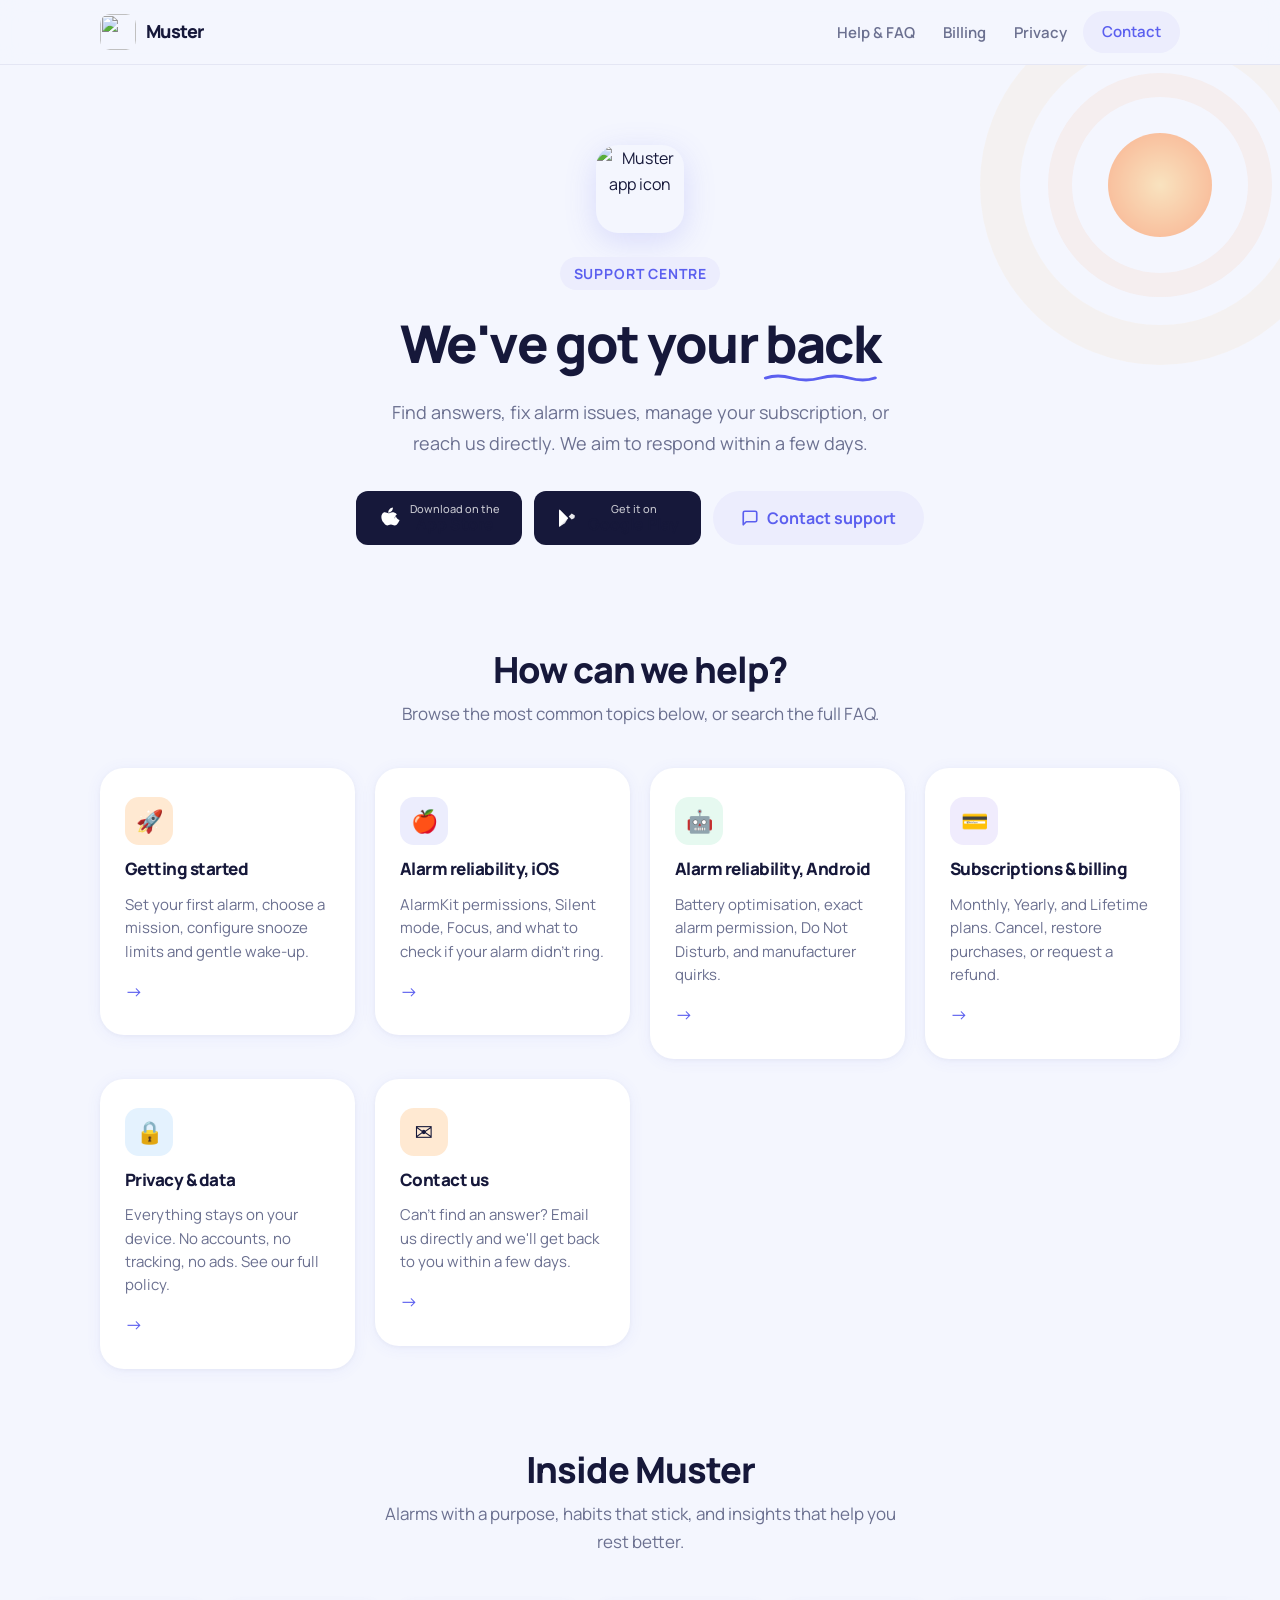
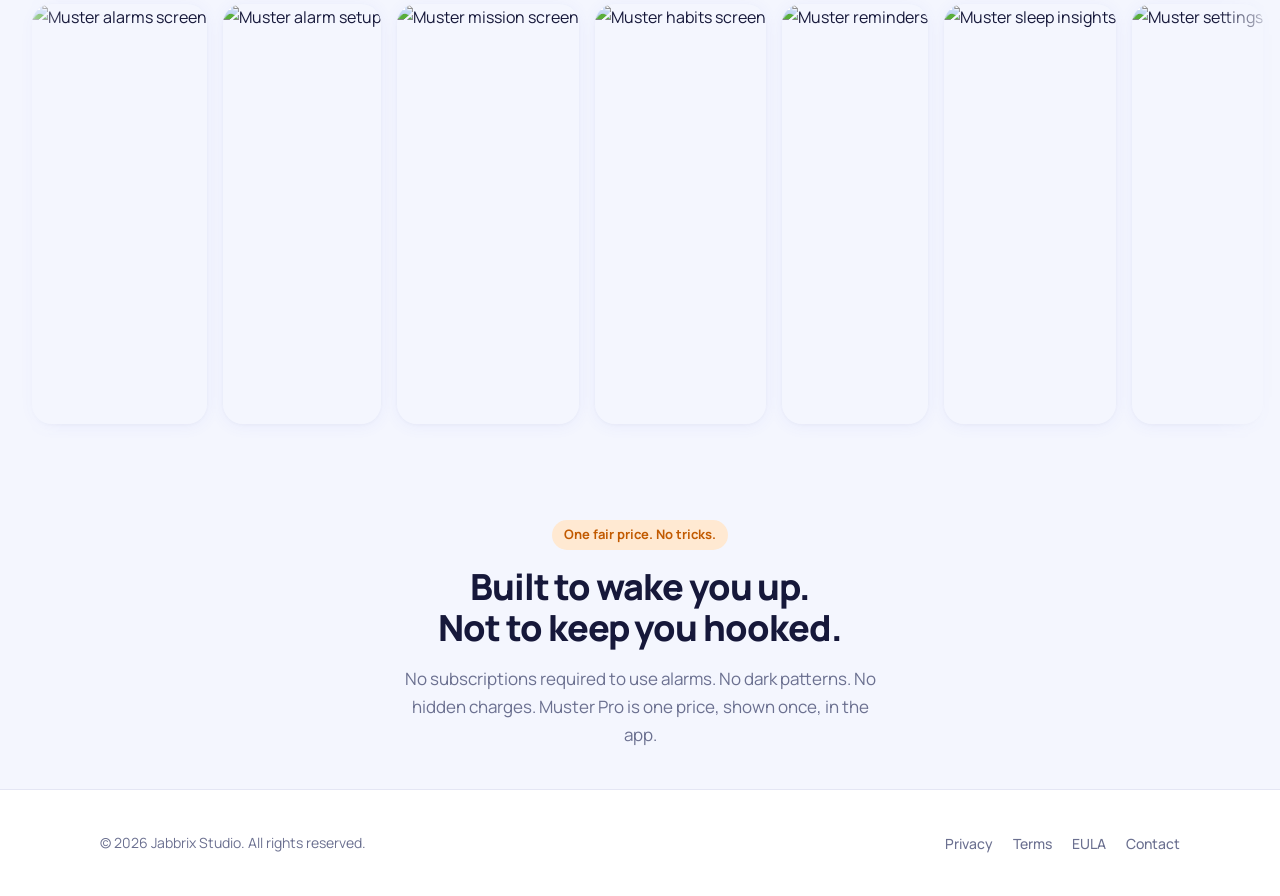
==== index.html @ 4ce42e2a "Initial commit: Muster app support site Static GitHub Pages site for com.jabbrixstudio.muster — incl" ====
<!DOCTYPE html>
<!-- Support email: jabbrixstudio@gmail.com -->
<html lang="en">
<head>
  <meta charset="UTF-8" />
  <meta name="viewport" content="width=device-width, initial-scale=1.0" />
  <title>Muster Support — Alarm &amp; Habit App Help</title>
  <meta name="description" content="Get help with Muster, the alarm and habit app. Find answers to common questions, troubleshoot alarms, manage your subscription, and contact support." />

  <!-- Open Graph -->
  <meta property="og:type"        content="website" />
  <meta property="og:title"       content="Muster Support" />
  <meta property="og:description" content="Get help with Muster — the alarm and habit app built around fairness and focus." />
  <meta property="og:image"       content="assets/app-icon.png" />

  <!-- Favicon -->
  <link rel="icon" href="assets/app-icon.png" type="image/png" />

  <link rel="stylesheet" href="styles.css" />
</head>
<body>

  <!-- ── HEADER ── -->
  <header class="site-header">
    <nav class="container nav-inner" aria-label="Main navigation">
      <a href="./" class="nav-logo" aria-label="Muster — home">
        <img src="assets/app-icon.png" alt="" width="36" height="36" />
        <span class="nav-logo-text">Muster</span>
      </a>

      <button class="nav-toggle" aria-expanded="false" aria-controls="nav-links" aria-label="Toggle menu">
        <span></span><span></span><span></span>
      </button>

      <ul class="nav-links" id="nav-links" role="list">
        <li><a href="help/"    aria-current="false">Help &amp; FAQ</a></li>
        <li><a href="billing/" aria-current="false">Billing</a></li>
        <li><a href="privacy/" aria-current="false">Privacy</a></li>
        <li><a href="contact/" class="nav-cta"     aria-current="false">Contact</a></li>
      </ul>
    </nav>
  </header>

  <main>

    <!-- ── HERO ── -->
    <section class="hero" aria-labelledby="hero-heading">

      <!-- Sun motif -->
      <svg class="hero-sun" viewBox="0 0 400 400" fill="none" aria-hidden="true">
        <circle cx="200" cy="200" r="160" fill="none" stroke="#FFB547" stroke-opacity=".12" stroke-width="40"/>
        <circle cx="200" cy="200" r="100" fill="none" stroke="#FF8A3D" stroke-opacity=".14" stroke-width="24"/>
        <circle cx="200" cy="200" r="52">
          <animate attributeName="opacity" values="0.85;0.65;0.85" dur="4s" repeatCount="indefinite"/>
          <animate attributeName="r"       values="52;55;52"         dur="4s" repeatCount="indefinite"/>
          <stop offset="0%"   stop-color="#FFB547"/>
          <stop offset="100%" stop-color="#FF8A3D"/>
        </circle>
        <defs>
          <radialGradient id="sunG" cx="50%" cy="50%" r="50%">
            <stop offset="0%"   stop-color="#FFD080"/>
            <stop offset="100%" stop-color="#FF8A3D"/>
          </radialGradient>
        </defs>
        <circle cx="200" cy="200" r="52" fill="url(#sunG)" opacity=".9"/>
      </svg>

      <div class="container hero-content">
        <img class="hero-icon" src="assets/app-icon.png" alt="Muster app icon" width="88" height="88" />

        <p class="hero-eyebrow">Support Centre</p>

        <h1 id="hero-heading">
          We've got your
          <span class="hl">back<svg class="squiggle" viewBox="0 0 80 10" preserveAspectRatio="none" aria-hidden="true">
            <path d="M2,5 Q10,1 20,5 Q30,9 40,5 Q50,1 60,5 Q70,9 78,5"
                  fill="none" stroke="#5B5FEF" stroke-width="2.8"
                  stroke-linecap="round" stroke-linejoin="round"/>
          </svg></span>
        </h1>

        <p class="hero-lead">Find answers, fix alarm issues, manage your subscription, or reach us directly. We aim to respond within a few days.</p>

        <div class="hero-actions">
          <!-- TODO: Replace # with real App Store link -->
          <a href="#" class="badge-btn" aria-label="Download on the App Store">
            <svg width="22" height="22" viewBox="0 0 22 22" fill="none" aria-hidden="true">
              <path d="M16.5 11.73c-.03-2.86 2.34-4.24 2.44-4.31-1.33-1.94-3.4-2.2-4.13-2.23-1.76-.18-3.43 1.04-4.32 1.04-.89 0-2.27-1.02-3.73-1-.97.01-1.86.56-2.37 1.42C2.4 9.13 3.64 13.3 5.55 15.6c.96 1.38 2.1 2.91 3.6 2.86 1.44-.06 2-.92 3.76-.92s2.26.92 3.79.89c1.56-.02 2.55-1.39 3.49-2.78.62-.9 1.11-1.83 1.4-2.6-3.74-1.43-3.62-4.36-3.62-4.36" fill="white"/>
              <path d="M13.68 4.1c.8-.96 1.34-2.3 1.19-3.63-1.15.05-2.54.77-3.37 1.72-.74.84-1.39 2.19-1.21 3.48 1.28.1 2.59-.65 3.39-1.57" fill="white"/>
            </svg>
            <span><small>Download on the</small><strong>App Store</strong></span>
          </a>

          <!-- TODO: Replace # with real Google Play link -->
          <a href="#" class="badge-btn" aria-label="Get it on Google Play">
            <svg width="22" height="22" viewBox="0 0 22 22" fill="none" aria-hidden="true">
              <path d="M3.5 2.5l8.7 8.7-8.7 8.7c-.3-.3-.5-.7-.5-1.1V3.6c0-.4.2-.8.5-1.1z" fill="#ffffff"/>
              <path d="M18.5 11l-2.8 1.6-3-3 3-3 2.8 1.6c.5.3.5 1.1 0 1.8z" fill="#ffffff" opacity=".9"/>
              <path d="M3.5 2.5L12 11l-3 3-5.5-3.2z" fill="#ffffff" opacity=".7"/>
              <path d="M3.5 19.5l5.5-3.2L12 11l-8.5 8.5z" fill="#ffffff" opacity=".85"/>
            </svg>
            <span><small>Get it on</small><strong>Google Play</strong></span>
          </a>

          <a href="contact/" class="btn btn-ghost">
            <svg width="18" height="18" viewBox="0 0 24 24" fill="none" stroke="currentColor" stroke-width="2.2" stroke-linecap="round" stroke-linejoin="round" aria-hidden="true"><path d="M21 15a2 2 0 0 1-2 2H7l-4 4V5a2 2 0 0 1 2-2h14a2 2 0 0 1 2 2z"/></svg>
            Contact support
          </a>
        </div>
      </div>
    </section>

    <!-- ── QUICK LINKS ── -->
    <section class="section section--sm" aria-labelledby="quicklinks-heading">
      <div class="container">
        <div class="section-header">
          <h2 id="quicklinks-heading">How can we help?</h2>
          <p>Browse the most common topics below, or search the full FAQ.</p>
        </div>

        <nav aria-label="Help topics">
          <ul class="cards-grid" role="list">
            <li>
              <a href="help/#getting-started" class="card">
                <div class="card-icon card-icon--orange" aria-hidden="true">🚀</div>
                <h3>Getting started</h3>
                <p>Set your first alarm, choose a mission, configure snooze limits and gentle wake-up.</p>
                <span class="card-arrow" aria-hidden="true">→</span>
              </a>
            </li>
            <li>
              <a href="help/#alarm-ios" class="card">
                <div class="card-icon card-icon--indigo" aria-hidden="true">🍎</div>
                <h3>Alarm reliability, iOS</h3>
                <p>AlarmKit permissions, Silent mode, Focus, and what to check if your alarm didn't ring.</p>
                <span class="card-arrow" aria-hidden="true">→</span>
              </a>
            </li>
            <li>
              <a href="help/#alarm-android" class="card">
                <div class="card-icon card-icon--green" aria-hidden="true">🤖</div>
                <h3>Alarm reliability, Android</h3>
                <p>Battery optimisation, exact alarm permission, Do Not Disturb, and manufacturer quirks.</p>
                <span class="card-arrow" aria-hidden="true">→</span>
              </a>
            </li>
            <li>
              <a href="billing/" class="card">
                <div class="card-icon card-icon--purple" aria-hidden="true">💳</div>
                <h3>Subscriptions &amp; billing</h3>
                <p>Monthly, Yearly, and Lifetime plans. Cancel, restore purchases, or request a refund.</p>
                <span class="card-arrow" aria-hidden="true">→</span>
              </a>
            </li>
            <li>
              <a href="privacy/" class="card">
                <div class="card-icon card-icon--blue" aria-hidden="true">🔒</div>
                <h3>Privacy &amp; data</h3>
                <p>Everything stays on your device. No accounts, no tracking, no ads. See our full policy.</p>
                <span class="card-arrow" aria-hidden="true">→</span>
              </a>
            </li>
            <li>
              <a href="contact/" class="card">
                <div class="card-icon card-icon--orange" aria-hidden="true">✉️</div>
                <h3>Contact us</h3>
                <p>Can't find an answer? Email us directly and we'll get back to you within a few days.</p>
                <span class="card-arrow" aria-hidden="true">→</span>
              </a>
            </li>
          </ul>
        </nav>
      </div>
    </section>

    <!-- ── SCREENSHOT STRIP ── -->
    <section class="section section--sm" aria-label="App screenshots">
      <div class="section-header container">
        <h2>Inside Muster</h2>
        <p>Alarms with a purpose, habits that stick, and insights that help you rest better.</p>
      </div>
      <div class="screenshot-strip" role="img" aria-label="A horizontal strip of Muster app screenshots">
        <div class="screenshot-strip-inner">
          <img src="assets/screens/muster_appstore_01.png" alt="Muster alarms screen" loading="lazy" />
          <img src="assets/screens/muster_appstore_02.png" alt="Muster alarm setup" loading="lazy" />
          <img src="assets/screens/muster_appstore_03.png" alt="Muster mission screen" loading="lazy" />
          <img src="assets/screens/muster_appstore_04.png" alt="Muster habits screen" loading="lazy" />
          <img src="assets/screens/muster_appstore_05.png" alt="Muster reminders" loading="lazy" />
          <img src="assets/screens/muster_appstore_06.png" alt="Muster sleep insights" loading="lazy" />
          <img src="assets/screens/muster_appstore_07.png" alt="Muster settings" loading="lazy" />
          <img src="assets/screens/muster_appstore_09.png" alt="Muster trip alarms" loading="lazy" />
          <img src="assets/screens/muster_appstore_10.png" alt="Muster good morning screen" loading="lazy" />
        </div>
      </div>
    </section>

    <!-- ── BRAND STRIP ── -->
    <section class="section section--sm" aria-label="Brand promise">
      <div class="container" style="text-align:center;">
        <p class="chip chip--orange" style="margin-bottom:1rem;">One fair price. No tricks.</p>
        <h2 style="max-width:560px;margin-inline:auto;margin-bottom:1rem;">Built to wake you up.<br>Not to keep you hooked.</h2>
        <p style="max-width:480px;margin-inline:auto;font-size:1.0625rem;">No subscriptions required to use alarms. No dark patterns. No hidden charges. Muster Pro is one price, shown once, in the app.</p>
      </div>
    </section>

  </main>

  <!-- ── FOOTER ── -->
  <footer class="site-footer">
    <div class="container footer-inner">
      <p class="footer-copy">© 2026 Jabbrix Studio. All rights reserved.</p>
      <nav aria-label="Footer links">
        <ul class="footer-links" role="list">
          <li><a href="privacy/">Privacy</a></li>
          <li><a href="terms/">Terms</a></li>
          <li><a href="eula/">EULA</a></li>
          <li><a href="contact/">Contact</a></li>
        </ul>
      </nav>
    </div>
  </footer>

  <script src="main.js"></script>
</body>
</html>
---- styles.css ----
/* =============================================================
   Muster Support — Shared Stylesheet
   ============================================================= */

/* --- Google Fonts --- */
@import url('https://fonts.googleapis.com/css2?family=Manrope:wght@400;500;700;800&display=swap');

/* --- Custom Properties --- */
:root {
  --bg:           #F4F6FE;
  --surface:      #ffffff;
  --primary:      #5B5FEF;
  --primary-lt:   #ECEDFD;
  --text:         #16183A;
  --text-2:       #6B7090;
  --orange:       #FFB547;
  --orange-dk:    #FF8A3D;
  --peach-lt:     #FFE9D2;
  --border:       #E4E6F4;

  --radius-card:  24px;
  --radius-lg:    20px;
  --radius-sm:    12px;
  --radius-pill:  100px;

  --shadow-card:  0 2px 16px rgba(91,95,239,.07), 0 1px 4px rgba(22,24,58,.04);
  --shadow-hover: 0 8px 32px rgba(91,95,239,.14), 0 2px 8px rgba(22,24,58,.06);

  --font:         'Manrope', system-ui, -apple-system, sans-serif;
  --track-head:   -0.03em;

  --max-w:        1120px;
  --prose-w:      760px;
}

/* --- Reset --- */
*, *::before, *::after { box-sizing: border-box; margin: 0; padding: 0; }
html { scroll-behavior: smooth; -webkit-text-size-adjust: 100%; }
img, svg { display: block; max-width: 100%; }
a { color: inherit; }
button { font-family: var(--font); cursor: pointer; border: none; background: none; }
ul, ol { list-style: none; }

/* --- Base --- */
body {
  font-family: var(--font);
  font-size: 1rem;
  line-height: 1.65;
  color: var(--text);
  background: var(--bg);
  min-height: 100vh;
  display: flex;
  flex-direction: column;
}

main { flex: 1; }

/* --- Focus states (WCAG AA) --- */
:focus-visible {
  outline: 3px solid var(--primary);
  outline-offset: 3px;
  border-radius: 4px;
}

/* --- Typography --- */
h1, h2, h3, h4 {
  font-weight: 800;
  letter-spacing: var(--track-head);
  line-height: 1.15;
  color: var(--text);
}

h1 { font-size: clamp(2rem, 5vw, 3.25rem); }
h2 { font-size: clamp(1.5rem, 3.5vw, 2.25rem); }
h3 { font-size: clamp(1.125rem, 2.5vw, 1.5rem); }
h4 { font-size: 1.0625rem; }

p { color: var(--text-2); }
p + p { margin-top: .85em; }

strong { color: var(--text); font-weight: 700; }

a { text-decoration: underline; text-decoration-color: transparent; transition: text-decoration-color .2s, color .2s; }
a:hover { color: var(--primary); text-decoration-color: var(--primary); }

/* --- Layout helpers --- */
.container {
  width: 100%;
  max-width: var(--max-w);
  margin-inline: auto;
  padding-inline: 1.25rem;
}

.container--prose {
  max-width: var(--prose-w);
}

.section { padding-block: 4rem; }
.section--sm { padding-block: 2.5rem; }

/* ================================================================
   HEADER / NAV
   ================================================================ */
.site-header {
  position: sticky;
  top: 0;
  z-index: 100;
  background: rgba(244,246,254,.92);
  backdrop-filter: blur(12px);
  -webkit-backdrop-filter: blur(12px);
  border-bottom: 1px solid var(--border);
}

.nav-inner {
  display: flex;
  align-items: center;
  gap: 1rem;
  height: 64px;
}

.nav-logo {
  display: flex;
  align-items: center;
  gap: .625rem;
  text-decoration: none;
  flex-shrink: 0;
}

.nav-logo img {
  width: 36px;
  height: 36px;
  border-radius: 10px;
}

.nav-logo-text {
  font-weight: 800;
  font-size: 1.125rem;
  letter-spacing: var(--track-head);
  color: var(--text);
}

.nav-links {
  display: flex;
  align-items: center;
  gap: .25rem;
  margin-left: auto;
}

.nav-links a {
  font-size: .9375rem;
  font-weight: 600;
  color: var(--text-2);
  padding: .375rem .75rem;
  border-radius: var(--radius-pill);
  text-decoration: none;
  transition: color .18s, background .18s;
}

.nav-links a:hover,
.nav-links a[aria-current="page"] {
  color: var(--primary);
  background: var(--primary-lt);
}

.nav-cta {
  display: inline-flex;
  align-items: center;
  gap: .375rem;
  font-size: .9375rem;
  font-weight: 700;
  color: var(--primary) !important;
  background: var(--primary-lt) !important;
  padding: .5rem 1.125rem !important;
  border-radius: var(--radius-pill) !important;
  border: 1.5px solid transparent;
  transition: background .18s, border-color .18s !important;
}

.nav-cta:hover {
  border-color: var(--primary) !important;
}

/* Hamburger */
.nav-toggle {
  display: none;
  flex-direction: column;
  justify-content: center;
  gap: 5px;
  width: 40px;
  height: 40px;
  padding: 8px;
  border-radius: var(--radius-sm);
  margin-left: auto;
  transition: background .15s;
}

.nav-toggle:hover { background: var(--primary-lt); }

.nav-toggle span {
  display: block;
  height: 2px;
  width: 100%;
  background: var(--text);
  border-radius: 2px;
  transition: transform .25s, opacity .25s;
}

.nav-toggle[aria-expanded="true"] span:nth-child(1) { transform: translateY(7px) rotate(45deg); }
.nav-toggle[aria-expanded="true"] span:nth-child(2) { opacity: 0; }
.nav-toggle[aria-expanded="true"] span:nth-child(3) { transform: translateY(-7px) rotate(-45deg); }

@media (max-width: 740px) {
  .nav-toggle { display: flex; }
  .nav-links {
    display: none;
    position: absolute;
    top: 64px;
    left: 0;
    right: 0;
    background: var(--surface);
    border-bottom: 1px solid var(--border);
    flex-direction: column;
    align-items: stretch;
    padding: .75rem 1.25rem 1.25rem;
    gap: .25rem;
    box-shadow: var(--shadow-card);
  }
  .nav-links.is-open { display: flex; }
  .nav-links a { padding: .625rem .875rem; border-radius: var(--radius-sm); }
}

/* ================================================================
   FOOTER
   ================================================================ */
.site-footer {
  background: var(--surface);
  border-top: 1px solid var(--border);
  padding-block: 2.5rem;
  margin-top: auto;
}

.footer-inner {
  display: flex;
  flex-wrap: wrap;
  align-items: center;
  justify-content: space-between;
  gap: 1rem;
}

.footer-copy {
  font-size: .875rem;
  color: var(--text-2);
}

.footer-links {
  display: flex;
  flex-wrap: wrap;
  gap: .5rem 1.25rem;
}

.footer-links a {
  font-size: .875rem;
  font-weight: 500;
  color: var(--text-2);
  text-decoration: none;
  transition: color .18s;
}

.footer-links a:hover { color: var(--primary); }

/* ================================================================
   HERO (homepage)
   ================================================================ */
.hero {
  position: relative;
  overflow: hidden;
  padding-block: 5rem 4rem;
  text-align: center;
}

.hero-sun {
  position: absolute;
  top: -80px;
  right: -80px;
  width: 400px;
  height: 400px;
  pointer-events: none;
  opacity: .55;
  z-index: 0;
}

.hero-content {
  position: relative;
  z-index: 1;
  display: flex;
  flex-direction: column;
  align-items: center;
  gap: 1.5rem;
}

.hero-icon {
  width: 88px;
  height: 88px;
  border-radius: 22px;
  box-shadow: 0 8px 32px rgba(91,95,239,.18);
}

.hero-eyebrow {
  font-size: .875rem;
  font-weight: 700;
  letter-spacing: .06em;
  text-transform: uppercase;
  color: var(--primary);
  background: var(--primary-lt);
  padding: .3rem .875rem;
  border-radius: var(--radius-pill);
}

.hero h1 {
  max-width: 640px;
}

/* Squiggle underline */
.hl {
  position: relative;
  display: inline-block;
  white-space: nowrap;
}

.hl .squiggle {
  position: absolute;
  bottom: -10px;
  left: -2px;
  width: calc(100% + 4px);
  height: 10px;
  overflow: visible;
  pointer-events: none;
}

.hero-lead {
  font-size: 1.125rem;
  max-width: 500px;
  color: var(--text-2);
  line-height: 1.7;
}

.hero-actions {
  display: flex;
  flex-wrap: wrap;
  justify-content: center;
  gap: .75rem;
  margin-top: .5rem;
}

/* App store badge buttons */
.badge-btn {
  display: inline-flex;
  align-items: center;
  gap: .625rem;
  background: var(--text);
  color: #fff !important;
  text-decoration: none !important;
  padding: .6875rem 1.375rem;
  border-radius: var(--radius-sm);
  font-size: .9375rem;
  font-weight: 600;
  line-height: 1.2;
  transition: background .18s, transform .15s;
}

.badge-btn:hover {
  background: #2a2d56;
  transform: translateY(-1px);
  color: #fff !important;
}

.badge-btn svg { flex-shrink: 0; }

.badge-btn small {
  display: block;
  font-size: .6875rem;
  font-weight: 500;
  opacity: .75;
}

.badge-btn strong { font-size: 1rem; font-weight: 700; }

/* ================================================================
   BUTTONS
   ================================================================ */
.btn {
  display: inline-flex;
  align-items: center;
  justify-content: center;
  gap: .5rem;
  font-family: var(--font);
  font-weight: 700;
  font-size: 1rem;
  border-radius: var(--radius-pill);
  padding: .75rem 1.75rem;
  text-decoration: none !important;
  transition: background .18s, box-shadow .18s, transform .15s;
  cursor: pointer;
  white-space: nowrap;
}

.btn-primary {
  background: var(--primary);
  color: #fff !important;
}

.btn-primary:hover {
  background: #4a4ed8;
  box-shadow: 0 4px 20px rgba(91,95,239,.35);
  transform: translateY(-1px);
}

.btn-secondary {
  background: var(--surface);
  color: var(--primary) !important;
  border: 2px solid var(--primary);
}

.btn-secondary:hover {
  background: var(--primary-lt);
  transform: translateY(-1px);
}

.btn-ghost {
  background: var(--primary-lt);
  color: var(--primary) !important;
}

.btn-ghost:hover {
  background: var(--primary);
  color: #fff !important;
}

.btn-sm { font-size: .875rem; padding: .5rem 1.25rem; }

/* ================================================================
   QUICK-LINK CARDS (homepage)
   ================================================================ */
.cards-grid {
  display: grid;
  grid-template-columns: repeat(auto-fill, minmax(220px, 1fr));
  gap: 1.25rem;
}

.card {
  background: var(--surface);
  border-radius: var(--radius-card);
  padding: 1.75rem 1.5rem;
  box-shadow: var(--shadow-card);
  border: 1px solid transparent;
  text-decoration: none !important;
  display: flex;
  flex-direction: column;
  gap: .875rem;
  transition: box-shadow .2s, transform .2s, border-color .2s;
}

.card:hover {
  box-shadow: var(--shadow-hover);
  transform: translateY(-3px);
  border-color: var(--primary-lt);
}

.card-icon {
  width: 48px;
  height: 48px;
  border-radius: 14px;
  display: flex;
  align-items: center;
  justify-content: center;
  font-size: 1.375rem;
  flex-shrink: 0;
}

.card-icon--indigo  { background: var(--primary-lt); }
.card-icon--orange  { background: var(--peach-lt); }
.card-icon--green   { background: #E6F9F0; }
.card-icon--purple  { background: #F0ECFD; }
.card-icon--blue    { background: #E4F2FE; }

.card h3 {
  font-size: 1.0625rem;
  font-weight: 800;
  color: var(--text);
  margin: 0;
}

.card p {
  font-size: .9375rem;
  color: var(--text-2);
  line-height: 1.55;
  flex: 1;
}

.card-arrow {
  font-size: 1.125rem;
  color: var(--primary);
  margin-top: auto;
}

/* ================================================================
   SCREENSHOT STRIP
   ================================================================ */
.screenshot-strip {
  overflow-x: auto;
  -webkit-overflow-scrolling: touch;
  scrollbar-width: none;
  padding-block: .5rem 1rem;
  mask-image: linear-gradient(to right, transparent, black 5%, black 95%, transparent);
  -webkit-mask-image: linear-gradient(to right, transparent, black 5%, black 95%, transparent);
}

.screenshot-strip::-webkit-scrollbar { display: none; }

.screenshot-strip-inner {
  display: flex;
  gap: 1rem;
  padding-inline: 2rem;
  width: max-content;
}

.screenshot-strip img {
  height: 420px;
  width: auto;
  border-radius: var(--radius-lg);
  box-shadow: var(--shadow-card);
  flex-shrink: 0;
}

@media (max-width: 600px) {
  .screenshot-strip img { height: 300px; }
}

/* ================================================================
   PAGE HERO (inner pages)
   ================================================================ */
.page-hero {
  padding-block: 3.5rem 2.5rem;
  text-align: center;
}

.page-hero .badge {
  display: inline-block;
  font-size: .8125rem;
  font-weight: 700;
  letter-spacing: .055em;
  text-transform: uppercase;
  color: var(--primary);
  background: var(--primary-lt);
  padding: .275rem .875rem;
  border-radius: var(--radius-pill);
  margin-bottom: 1rem;
}

.page-hero h1 { margin-bottom: .75rem; }

.page-hero p {
  font-size: 1.125rem;
  max-width: 540px;
  margin-inline: auto;
}

/* ================================================================
   FAQ ACCORDION
   ================================================================ */
.faq-section { margin-bottom: 2.5rem; }

.faq-section-title {
  font-size: 1.3125rem;
  font-weight: 800;
  color: var(--text);
  margin-bottom: 1rem;
  padding-bottom: .625rem;
  border-bottom: 2px solid var(--border);
}

.accordion-list { display: flex; flex-direction: column; gap: .5rem; }

.accordion-item {
  background: var(--surface);
  border-radius: var(--radius-lg);
  box-shadow: var(--shadow-card);
  overflow: hidden;
  border: 1px solid transparent;
  transition: border-color .2s;
}

.accordion-item:has(.accordion-btn[aria-expanded="true"]) {
  border-color: var(--primary-lt);
}

.accordion-btn {
  display: flex;
  align-items: center;
  justify-content: space-between;
  width: 100%;
  text-align: left;
  padding: 1.125rem 1.375rem;
  font-size: 1rem;
  font-weight: 700;
  color: var(--text);
  gap: 1rem;
  background: none;
  transition: color .15s;
}

.accordion-btn:hover { color: var(--primary); }

.accordion-btn[aria-expanded="true"] { color: var(--primary); }

.accordion-icon {
  flex-shrink: 0;
  width: 24px;
  height: 24px;
  border-radius: 50%;
  background: var(--primary-lt);
  display: flex;
  align-items: center;
  justify-content: center;
  color: var(--primary);
  font-size: 1rem;
  font-weight: 700;
  transition: background .2s, transform .3s;
}

.accordion-btn[aria-expanded="true"] .accordion-icon {
  background: var(--primary);
  color: #fff;
  transform: rotate(45deg);
}

.accordion-body {
  display: none;
  padding: 0 1.375rem 1.25rem;
}

.accordion-body.is-open { display: block; }

.accordion-body p,
.accordion-body li {
  font-size: .9625rem;
  color: var(--text-2);
  line-height: 1.7;
}

.accordion-body ul,
.accordion-body ol {
  list-style: disc;
  padding-left: 1.375rem;
  margin-top: .5rem;
  display: flex;
  flex-direction: column;
  gap: .25rem;
}

.accordion-body ol { list-style: decimal; }

.accordion-body p + p,
.accordion-body p + ul,
.accordion-body p + ol { margin-top: .625rem; }

.accordion-body a { color: var(--primary); text-decoration-color: var(--primary); }

/* ================================================================
   POLICY / PROSE PAGES (Privacy, Terms, EULA)
   ================================================================ */
.policy-layout {
  display: grid;
  grid-template-columns: 220px 1fr;
  gap: 3rem;
  align-items: start;
  padding-block: 3rem;
}

/* Sticky TOC */
.toc {
  position: sticky;
  top: 84px;
  background: var(--surface);
  border-radius: var(--radius-lg);
  padding: 1.25rem 1.375rem;
  box-shadow: var(--shadow-card);
}

.toc-title {
  font-size: .8125rem;
  font-weight: 800;
  letter-spacing: .055em;
  text-transform: uppercase;
  color: var(--text-2);
  margin-bottom: .875rem;
}

.toc-list {
  display: flex;
  flex-direction: column;
  gap: .15rem;
}

.toc-list a {
  display: block;
  font-size: .875rem;
  font-weight: 500;
  color: var(--text-2);
  text-decoration: none;
  padding: .3rem .5rem;
  border-radius: 6px;
  line-height: 1.4;
  transition: color .15s, background .15s;
}

.toc-list a:hover {
  color: var(--primary);
  background: var(--primary-lt);
}

@media (max-width: 860px) {
  .policy-layout {
    grid-template-columns: 1fr;
    gap: 2rem;
  }
  .toc {
    position: static;
  }
}

/* Policy content */
.policy-content {
  min-width: 0;
}

.policy-meta {
  display: flex;
  flex-wrap: wrap;
  gap: .5rem 1.5rem;
  margin-bottom: 2rem;
}

.policy-meta span {
  font-size: .875rem;
  color: var(--text-2);
  font-weight: 500;
}

.policy-content h2 {
  font-size: 1.375rem;
  margin-top: 2.5rem;
  margin-bottom: .875rem;
  padding-top: 1.5rem;
  border-top: 1px solid var(--border);
  color: var(--text);
}

.policy-content h2:first-of-type {
  margin-top: 0;
  padding-top: 0;
  border-top: none;
}

.policy-content h3 {
  font-size: 1.0625rem;
  margin-top: 1.5rem;
  margin-bottom: .5rem;
  color: var(--text);
}

.policy-content p,
.policy-content li {
  font-size: .9625rem;
  color: var(--text-2);
  line-height: 1.75;
}

.policy-content ul,
.policy-content ol {
  list-style: disc;
  padding-left: 1.375rem;
  margin-top: .5rem;
  display: flex;
  flex-direction: column;
  gap: .3rem;
}

.policy-content ol { list-style: decimal; }

.policy-content p + p,
.policy-content p + ul,
.policy-content p + ol,
.policy-content ul + p { margin-top: .75rem; }

.policy-content a { color: var(--primary); text-decoration-color: var(--primary); }

.policy-content strong { color: var(--text); }

/* Summary / at-a-glance box */
.summary-box {
  background: var(--primary-lt);
  border-radius: var(--radius-lg);
  padding: 1.5rem 1.75rem;
  margin-bottom: 2.5rem;
  border-left: 4px solid var(--primary);
}

.summary-box .summary-label {
  font-size: .8125rem;
  font-weight: 800;
  letter-spacing: .06em;
  text-transform: uppercase;
  color: var(--primary);
  margin-bottom: .75rem;
  display: block;
}

.summary-box p,
.summary-box li {
  font-size: .9375rem;
  color: var(--text);
  line-height: 1.65;
}

.summary-box ul {
  list-style: none;
  padding: 0;
  display: flex;
  flex-direction: column;
  gap: .4rem;
  margin-top: .5rem;
}

.summary-box ul li::before {
  content: "✓ ";
  color: var(--primary);
  font-weight: 700;
}

/* TODO draft banner */
.draft-banner {
  display: flex;
  align-items: center;
  gap: .75rem;
  background: #FFF8E6;
  border: 1.5px solid #FFD166;
  border-radius: var(--radius-lg);
  padding: 1rem 1.375rem;
  margin-bottom: 2rem;
  font-size: .9375rem;
  color: #7C5700;
  font-weight: 600;
}

.draft-banner::before {
  content: "⚠️";
  font-size: 1.125rem;
  flex-shrink: 0;
}

/* ================================================================
   BILLING PAGE
   ================================================================ */
.billing-plans {
  display: grid;
  grid-template-columns: repeat(auto-fill, minmax(240px, 1fr));
  gap: 1.25rem;
  margin-block: 2rem;
}

.plan-card {
  background: var(--surface);
  border-radius: var(--radius-card);
  padding: 1.75rem 1.5rem;
  box-shadow: var(--shadow-card);
  border: 2px solid transparent;
  text-align: center;
  display: flex;
  flex-direction: column;
  gap: .75rem;
}

.plan-card--featured {
  border-color: var(--primary);
}

.plan-chip {
  display: inline-block;
  font-size: .75rem;
  font-weight: 700;
  letter-spacing: .05em;
  text-transform: uppercase;
  border-radius: var(--radius-pill);
  padding: .25rem .75rem;
  margin-inline: auto;
}

.plan-chip--indigo { background: var(--primary-lt); color: var(--primary); }
.plan-chip--orange { background: var(--peach-lt); color: #C25A00; }
.plan-chip--green  { background: #E6F9F0; color: #1A7A4A; }

.plan-card h3 { font-size: 1.375rem; }
.plan-card p  { font-size: .9375rem; flex: 1; }

.steps-list {
  display: flex;
  flex-direction: column;
  gap: 1rem;
  counter-reset: steps;
  margin-block: 1.5rem;
}

.step {
  display: flex;
  gap: 1rem;
  align-items: flex-start;
  background: var(--surface);
  border-radius: var(--radius-lg);
  padding: 1.125rem 1.25rem;
  box-shadow: var(--shadow-card);
  counter-increment: steps;
}

.step::before {
  content: counter(steps);
  flex-shrink: 0;
  width: 28px;
  height: 28px;
  background: var(--primary);
  color: #fff;
  font-size: .875rem;
  font-weight: 800;
  border-radius: 50%;
  display: flex;
  align-items: center;
  justify-content: center;
  margin-top: .1rem;
}

.step p { margin: 0; font-size: .9375rem; }

/* ================================================================
   CONTACT PAGE
   ================================================================ */
.contact-card {
  background: var(--surface);
  border-radius: var(--radius-card);
  padding: 2.5rem;
  box-shadow: var(--shadow-card);
  text-align: center;
  display: flex;
  flex-direction: column;
  align-items: center;
  gap: 1.25rem;
  max-width: 560px;
  margin-inline: auto;
}

.contact-icon {
  width: 72px;
  height: 72px;
  background: var(--primary-lt);
  border-radius: 20px;
  display: flex;
  align-items: center;
  justify-content: center;
  font-size: 2rem;
}

.contact-card h2 { font-size: 1.625rem; }
.contact-card > p { font-size: 1rem; }

.contact-card .email-link {
  font-size: 1.125rem;
  font-weight: 700;
  color: var(--primary) !important;
  text-decoration: underline;
  text-decoration-color: var(--primary);
  word-break: break-all;
}

.info-card {
  background: var(--surface);
  border-radius: var(--radius-lg);
  padding: 1.375rem 1.5rem;
  box-shadow: var(--shadow-card);
  margin-top: 1rem;
  max-width: 560px;
  margin-inline: auto;
}

.info-card h3 { font-size: 1rem; margin-bottom: .625rem; }
.info-card ul { list-style: disc; padding-left: 1.25rem; }
.info-card li { font-size: .9375rem; color: var(--text-2); line-height: 1.6; }

/* ================================================================
   404 PAGE
   ================================================================ */
.error-page {
  display: flex;
  flex-direction: column;
  align-items: center;
  justify-content: center;
  text-align: center;
  padding-block: 6rem;
  gap: 1.5rem;
}

.error-code {
  font-size: clamp(5rem, 15vw, 9rem);
  font-weight: 800;
  letter-spacing: var(--track-head);
  line-height: 1;
  background: linear-gradient(135deg, var(--primary), var(--orange-dk));
  -webkit-background-clip: text;
  -webkit-text-fill-color: transparent;
  background-clip: text;
}

/* ================================================================
   SECTION HEADINGS
   ================================================================ */
.section-header {
  text-align: center;
  margin-bottom: 2.5rem;
}

.section-header h2 { margin-bottom: .625rem; }
.section-header p { font-size: 1.0625rem; max-width: 540px; margin-inline: auto; }

/* ================================================================
   UTILITY CLASSES
   ================================================================ */
.text-center  { text-align: center; }
.text-primary { color: var(--primary); }
.mt-sm  { margin-top: 1rem; }
.mt-md  { margin-top: 2rem; }
.mt-lg  { margin-top: 3rem; }
.mb-sm  { margin-bottom: 1rem; }
.mb-md  { margin-bottom: 2rem; }

.chip {
  display: inline-block;
  font-size: .8125rem;
  font-weight: 700;
  background: var(--primary-lt);
  color: var(--primary);
  padding: .25rem .75rem;
  border-radius: var(--radius-pill);
}

.chip--orange {
  background: var(--peach-lt);
  color: #C25A00;
}

.divider {
  border: none;
  border-top: 1px solid var(--border);
  margin-block: 2.5rem;
}

/* ================================================================
   RESPONSIVE
   ================================================================ */
@media (max-width: 600px) {
  .section { padding-block: 2.75rem; }
  .hero { padding-block: 3.5rem 3rem; }
  .hero-sun { width: 240px; height: 240px; top: -40px; right: -40px; opacity: .4; }
  .cards-grid { grid-template-columns: 1fr 1fr; gap: 1rem; }
  .billing-plans { grid-template-columns: 1fr; }
  .contact-card { padding: 2rem 1.5rem; }
}

@media (max-width: 400px) {
  .cards-grid { grid-template-columns: 1fr; }
}

/* ================================================================
   PREFERS-REDUCED-MOTION
   ================================================================ */
@media (prefers-reduced-motion: reduce) {
  *, *::before, *::after {
    animation-duration: .01ms !important;
    animation-iteration-count: 1 !important;
    transition-duration: .01ms !important;
    scroll-behavior: auto !important;
  }
}
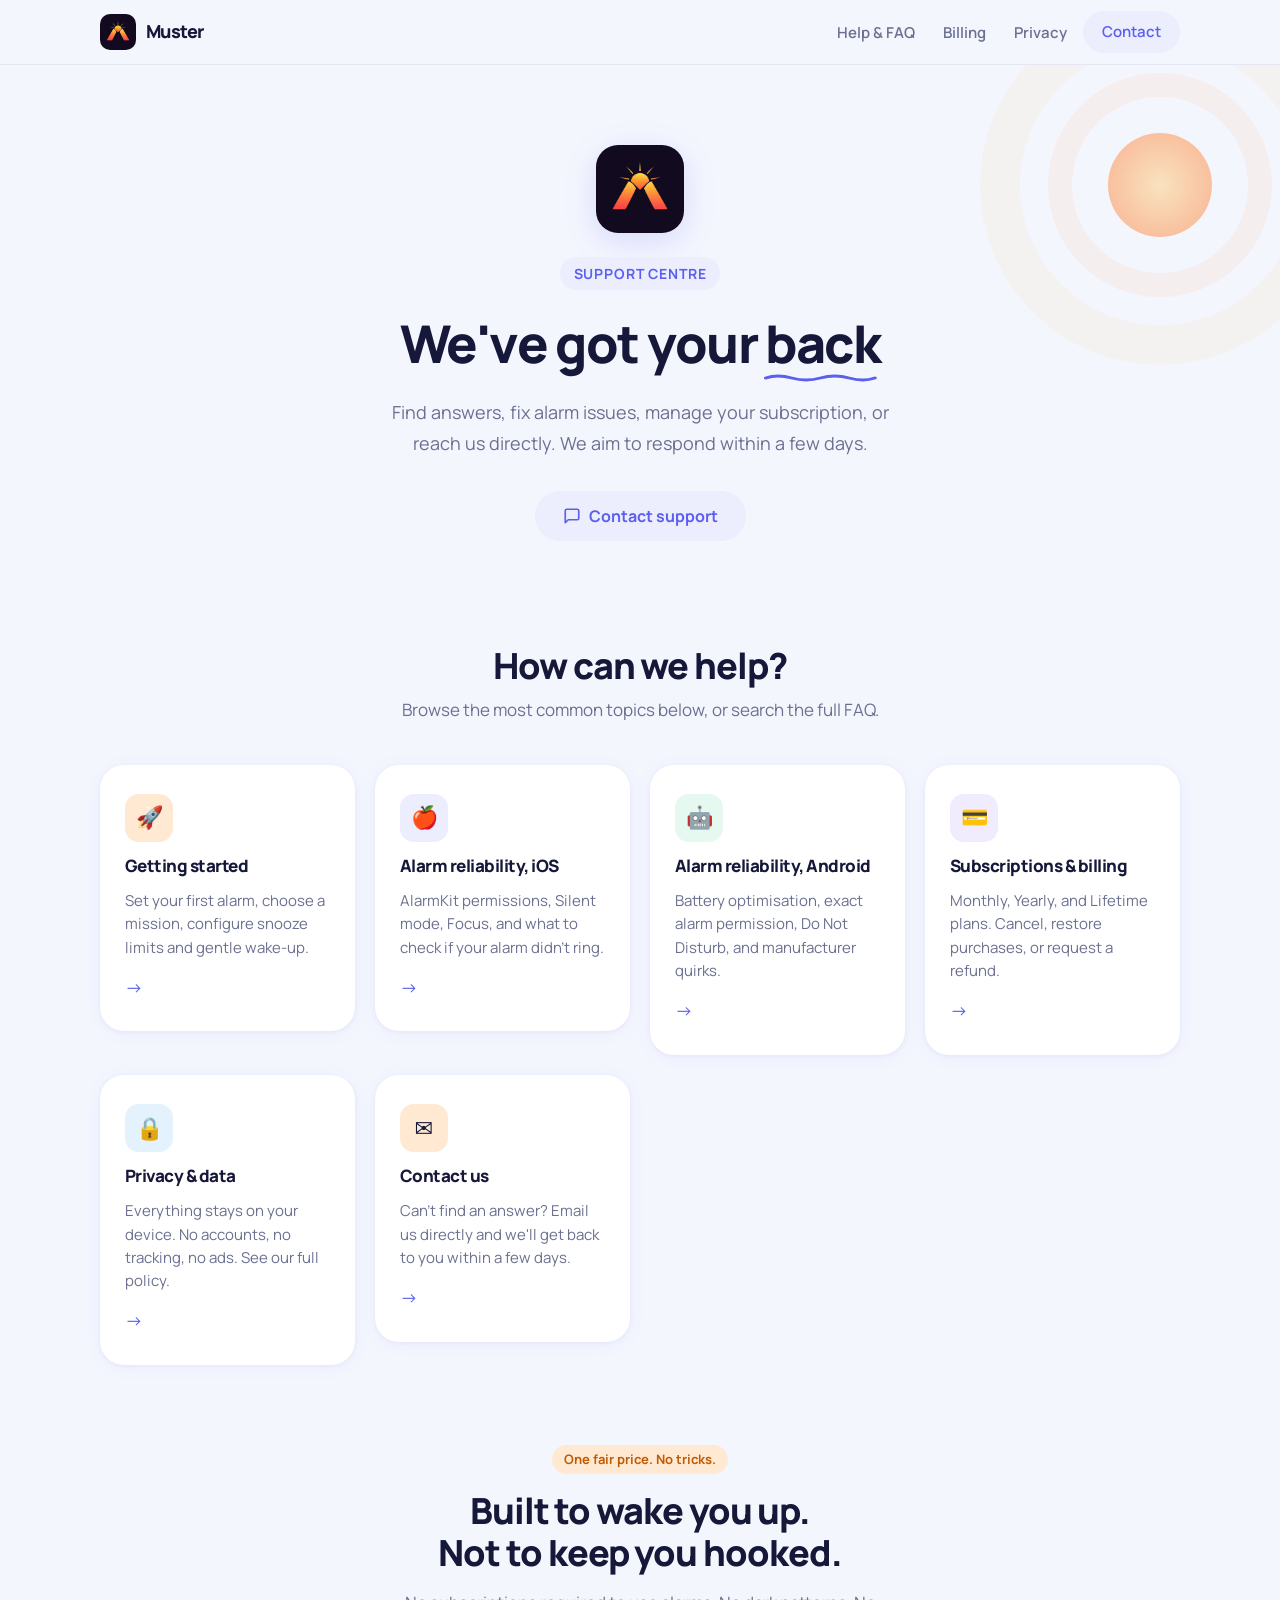
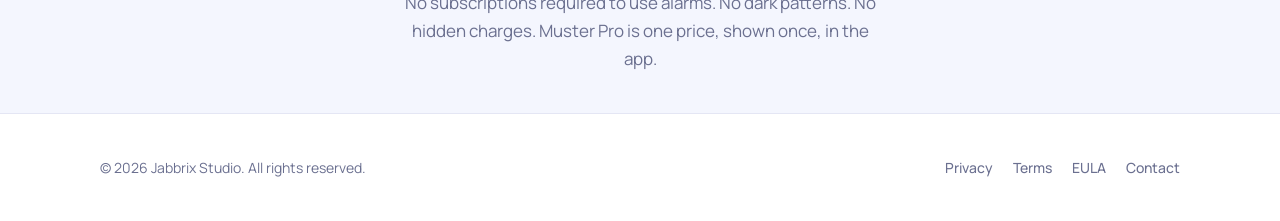
==== commit 8cb553f6: "Remove placeholder links and draft banners from index, terms, and EULA pages; set effective dates fo" ====
--- a/index.html
+++ b/index.html
@@ -82,26 +82,6 @@
         <p class="hero-lead">Find answers, fix alarm issues, manage your subscription, or reach us directly. We aim to respond within a few days.</p>
 
         <div class="hero-actions">
-          <!-- TODO: Replace # with real App Store link -->
-          <a href="#" class="badge-btn" aria-label="Download on the App Store">
-            <svg width="22" height="22" viewBox="0 0 22 22" fill="none" aria-hidden="true">
-              <path d="M16.5 11.73c-.03-2.86 2.34-4.24 2.44-4.31-1.33-1.94-3.4-2.2-4.13-2.23-1.76-.18-3.43 1.04-4.32 1.04-.89 0-2.27-1.02-3.73-1-.97.01-1.86.56-2.37 1.42C2.4 9.13 3.64 13.3 5.55 15.6c.96 1.38 2.1 2.91 3.6 2.86 1.44-.06 2-.92 3.76-.92s2.26.92 3.79.89c1.56-.02 2.55-1.39 3.49-2.78.62-.9 1.11-1.83 1.4-2.6-3.74-1.43-3.62-4.36-3.62-4.36" fill="white"/>
-              <path d="M13.68 4.1c.8-.96 1.34-2.3 1.19-3.63-1.15.05-2.54.77-3.37 1.72-.74.84-1.39 2.19-1.21 3.48 1.28.1 2.59-.65 3.39-1.57" fill="white"/>
-            </svg>
-            <span><small>Download on the</small><strong>App Store</strong></span>
-          </a>
-
-          <!-- TODO: Replace # with real Google Play link -->
-          <a href="#" class="badge-btn" aria-label="Get it on Google Play">
-            <svg width="22" height="22" viewBox="0 0 22 22" fill="none" aria-hidden="true">
-              <path d="M3.5 2.5l8.7 8.7-8.7 8.7c-.3-.3-.5-.7-.5-1.1V3.6c0-.4.2-.8.5-1.1z" fill="#ffffff"/>
-              <path d="M18.5 11l-2.8 1.6-3-3 3-3 2.8 1.6c.5.3.5 1.1 0 1.8z" fill="#ffffff" opacity=".9"/>
-              <path d="M3.5 2.5L12 11l-3 3-5.5-3.2z" fill="#ffffff" opacity=".7"/>
-              <path d="M3.5 19.5l5.5-3.2L12 11l-8.5 8.5z" fill="#ffffff" opacity=".85"/>
-            </svg>
-            <span><small>Get it on</small><strong>Google Play</strong></span>
-          </a>
-
           <a href="contact/" class="btn btn-ghost">
             <svg width="18" height="18" viewBox="0 0 24 24" fill="none" stroke="currentColor" stroke-width="2.2" stroke-linecap="round" stroke-linejoin="round" aria-hidden="true"><path d="M21 15a2 2 0 0 1-2 2H7l-4 4V5a2 2 0 0 1 2-2h14a2 2 0 0 1 2 2z"/></svg>
             Contact support
@@ -173,27 +153,6 @@
       </div>
     </section>
 
-    <!-- ── SCREENSHOT STRIP ── -->
-    <section class="section section--sm" aria-label="App screenshots">
-      <div class="section-header container">
-        <h2>Inside Muster</h2>
-        <p>Alarms with a purpose, habits that stick, and insights that help you rest better.</p>
-      </div>
-      <div class="screenshot-strip" role="img" aria-label="A horizontal strip of Muster app screenshots">
-        <div class="screenshot-strip-inner">
-          <img src="assets/screens/muster_appstore_01.png" alt="Muster alarms screen" loading="lazy" />
-          <img src="assets/screens/muster_appstore_02.png" alt="Muster alarm setup" loading="lazy" />
-          <img src="assets/screens/muster_appstore_03.png" alt="Muster mission screen" loading="lazy" />
-          <img src="assets/screens/muster_appstore_04.png" alt="Muster habits screen" loading="lazy" />
-          <img src="assets/screens/muster_appstore_05.png" alt="Muster reminders" loading="lazy" />
-          <img src="assets/screens/muster_appstore_06.png" alt="Muster sleep insights" loading="lazy" />
-          <img src="assets/screens/muster_appstore_07.png" alt="Muster settings" loading="lazy" />
-          <img src="assets/screens/muster_appstore_09.png" alt="Muster trip alarms" loading="lazy" />
-          <img src="assets/screens/muster_appstore_10.png" alt="Muster good morning screen" loading="lazy" />
-        </div>
-      </div>
-    </section>
-
     <!-- ── BRAND STRIP ── -->
     <section class="section section--sm" aria-label="Brand promise">
       <div class="container" style="text-align:center;">
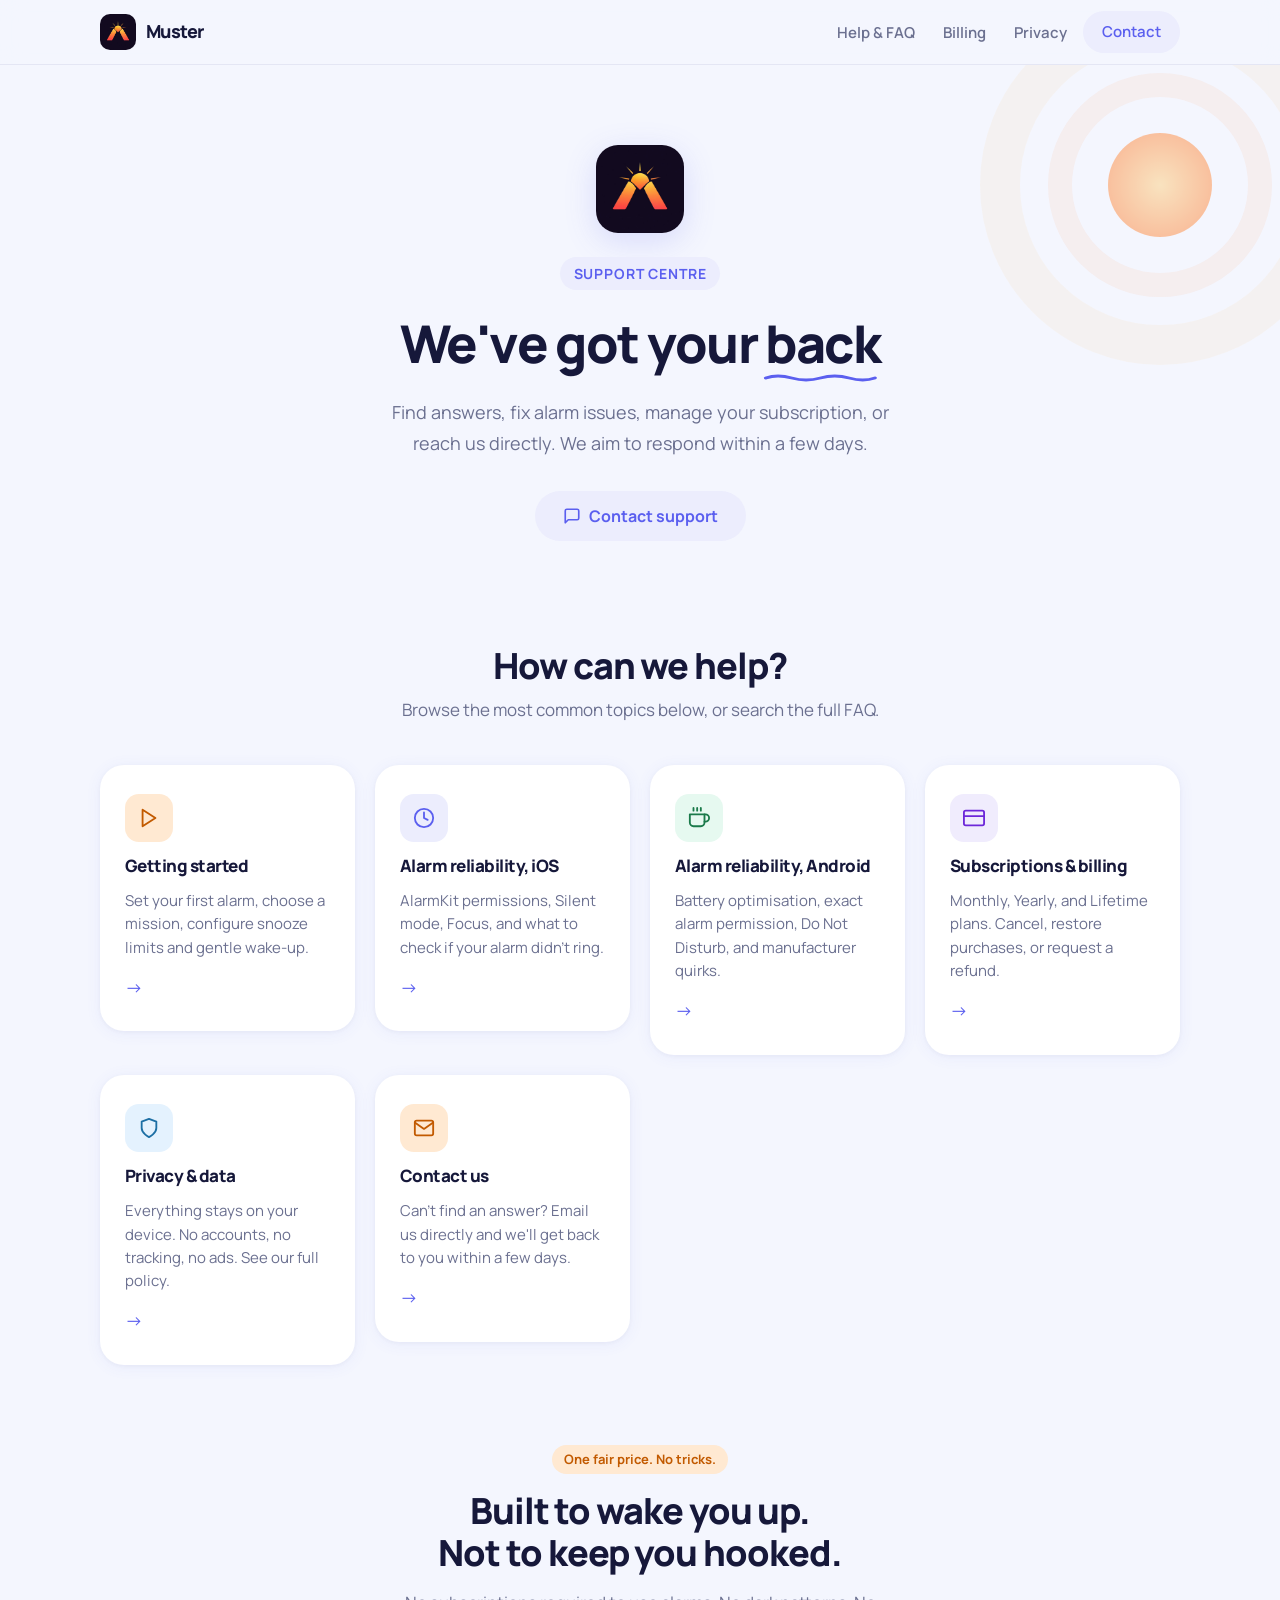
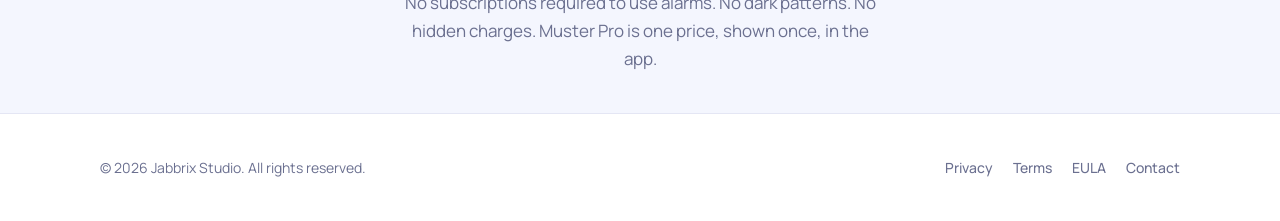
==== commit 2deca365: "Replace card icons in index.html with SVGs for improved scalability and styling. Update styles.css t" ====
--- a/index.html
+++ b/index.html
@@ -102,7 +102,9 @@
           <ul class="cards-grid" role="list">
             <li>
               <a href="help/#getting-started" class="card">
-                <div class="card-icon card-icon--orange" aria-hidden="true">🚀</div>
+                <div class="card-icon card-icon--orange" aria-hidden="true">
+                  <svg width="22" height="22" viewBox="0 0 24 24" fill="none" stroke="#C25A00" stroke-width="2" stroke-linecap="round" stroke-linejoin="round"><polygon points="5 3 19 12 5 21 5 3"/></svg>
+                </div>
                 <h3>Getting started</h3>
                 <p>Set your first alarm, choose a mission, configure snooze limits and gentle wake-up.</p>
                 <span class="card-arrow" aria-hidden="true">→</span>
@@ -110,7 +112,9 @@
             </li>
             <li>
               <a href="help/#alarm-ios" class="card">
-                <div class="card-icon card-icon--indigo" aria-hidden="true">🍎</div>
+                <div class="card-icon card-icon--indigo" aria-hidden="true">
+                  <svg width="22" height="22" viewBox="0 0 24 24" fill="none" stroke="#5B5FEF" stroke-width="2" stroke-linecap="round" stroke-linejoin="round"><path d="M12 2a10 10 0 1 0 0 20A10 10 0 0 0 12 2z"/><path d="M12 6v6l4 2"/></svg>
+                </div>
                 <h3>Alarm reliability, iOS</h3>
                 <p>AlarmKit permissions, Silent mode, Focus, and what to check if your alarm didn't ring.</p>
                 <span class="card-arrow" aria-hidden="true">→</span>
@@ -118,7 +122,9 @@
             </li>
             <li>
               <a href="help/#alarm-android" class="card">
-                <div class="card-icon card-icon--green" aria-hidden="true">🤖</div>
+                <div class="card-icon card-icon--green" aria-hidden="true">
+                  <svg width="22" height="22" viewBox="0 0 24 24" fill="none" stroke="#1A7A4A" stroke-width="2" stroke-linecap="round" stroke-linejoin="round"><path d="M18 8h1a4 4 0 0 1 0 8h-1"/><path d="M2 8h16v9a4 4 0 0 1-4 4H6a4 4 0 0 1-4-4V8z"/><line x1="6" y1="1" x2="6" y2="4"/><line x1="10" y1="1" x2="10" y2="4"/><line x1="14" y1="1" x2="14" y2="4"/></svg>
+                </div>
                 <h3>Alarm reliability, Android</h3>
                 <p>Battery optimisation, exact alarm permission, Do Not Disturb, and manufacturer quirks.</p>
                 <span class="card-arrow" aria-hidden="true">→</span>
@@ -126,7 +132,9 @@
             </li>
             <li>
               <a href="billing/" class="card">
-                <div class="card-icon card-icon--purple" aria-hidden="true">💳</div>
+                <div class="card-icon card-icon--purple" aria-hidden="true">
+                  <svg width="22" height="22" viewBox="0 0 24 24" fill="none" stroke="#6D28D9" stroke-width="2" stroke-linecap="round" stroke-linejoin="round"><rect x="1" y="4" width="22" height="16" rx="2" ry="2"/><line x1="1" y1="10" x2="23" y2="10"/></svg>
+                </div>
                 <h3>Subscriptions &amp; billing</h3>
                 <p>Monthly, Yearly, and Lifetime plans. Cancel, restore purchases, or request a refund.</p>
                 <span class="card-arrow" aria-hidden="true">→</span>
@@ -134,7 +142,9 @@
             </li>
             <li>
               <a href="privacy/" class="card">
-                <div class="card-icon card-icon--blue" aria-hidden="true">🔒</div>
+                <div class="card-icon card-icon--blue" aria-hidden="true">
+                  <svg width="22" height="22" viewBox="0 0 24 24" fill="none" stroke="#1D6FA4" stroke-width="2" stroke-linecap="round" stroke-linejoin="round"><path d="M12 22s8-4 8-10V5l-8-3-8 3v7c0 6 8 10 8 10z"/></svg>
+                </div>
                 <h3>Privacy &amp; data</h3>
                 <p>Everything stays on your device. No accounts, no tracking, no ads. See our full policy.</p>
                 <span class="card-arrow" aria-hidden="true">→</span>
@@ -142,7 +152,9 @@
             </li>
             <li>
               <a href="contact/" class="card">
-                <div class="card-icon card-icon--orange" aria-hidden="true">✉️</div>
+                <div class="card-icon card-icon--orange" aria-hidden="true">
+                  <svg width="22" height="22" viewBox="0 0 24 24" fill="none" stroke="#C25A00" stroke-width="2" stroke-linecap="round" stroke-linejoin="round"><path d="M4 4h16c1.1 0 2 .9 2 2v12c0 1.1-.9 2-2 2H4c-1.1 0-2-.9-2-2V6c0-1.1.9-2 2-2z"/><polyline points="22,6 12,13 2,6"/></svg>
+                </div>
                 <h3>Contact us</h3>
                 <p>Can't find an answer? Email us directly and we'll get back to you within a few days.</p>
                 <span class="card-arrow" aria-hidden="true">→</span>
--- a/styles.css
+++ b/styles.css
@@ -473,9 +473,10 @@
   display: flex;
   align-items: center;
   justify-content: center;
-  font-size: 1.375rem;
   flex-shrink: 0;
 }
+
+.card-icon svg { display: block; }
 
 .card-icon--indigo  { background: var(--primary-lt); }
 .card-icon--orange  { background: var(--peach-lt); }
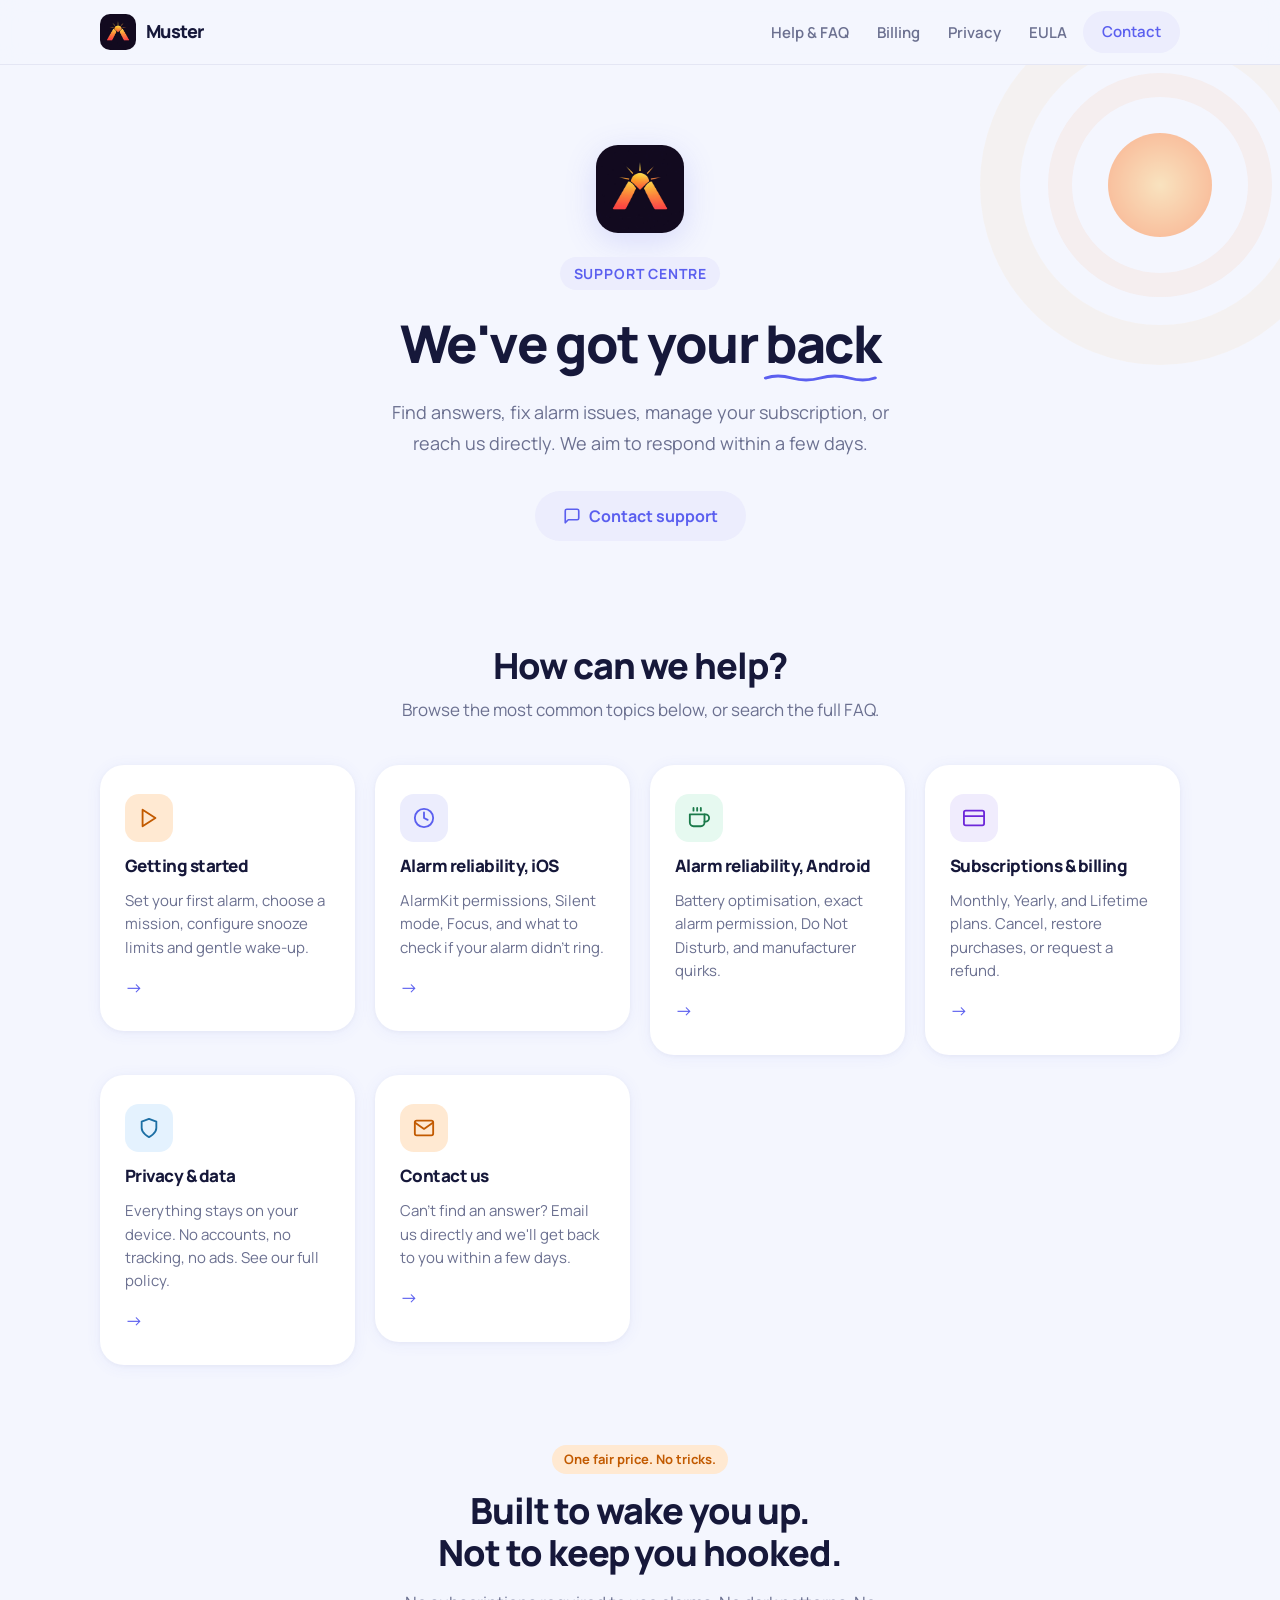
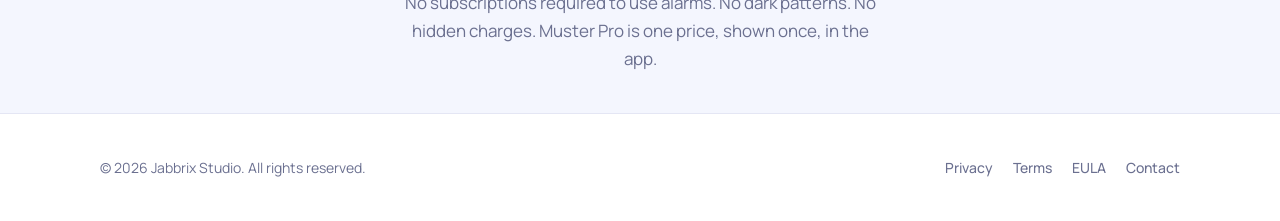
==== commit f03120b7: "Add EULA links to navigation in multiple pages" ====
--- a/index.html
+++ b/index.html
@@ -36,6 +36,7 @@
         <li><a href="help/"    aria-current="false">Help &amp; FAQ</a></li>
         <li><a href="billing/" aria-current="false">Billing</a></li>
         <li><a href="privacy/" aria-current="false">Privacy</a></li>
+        <li><a href="eula/"    aria-current="false">EULA</a></li>
         <li><a href="contact/" class="nav-cta"     aria-current="false">Contact</a></li>
       </ul>
     </nav>
